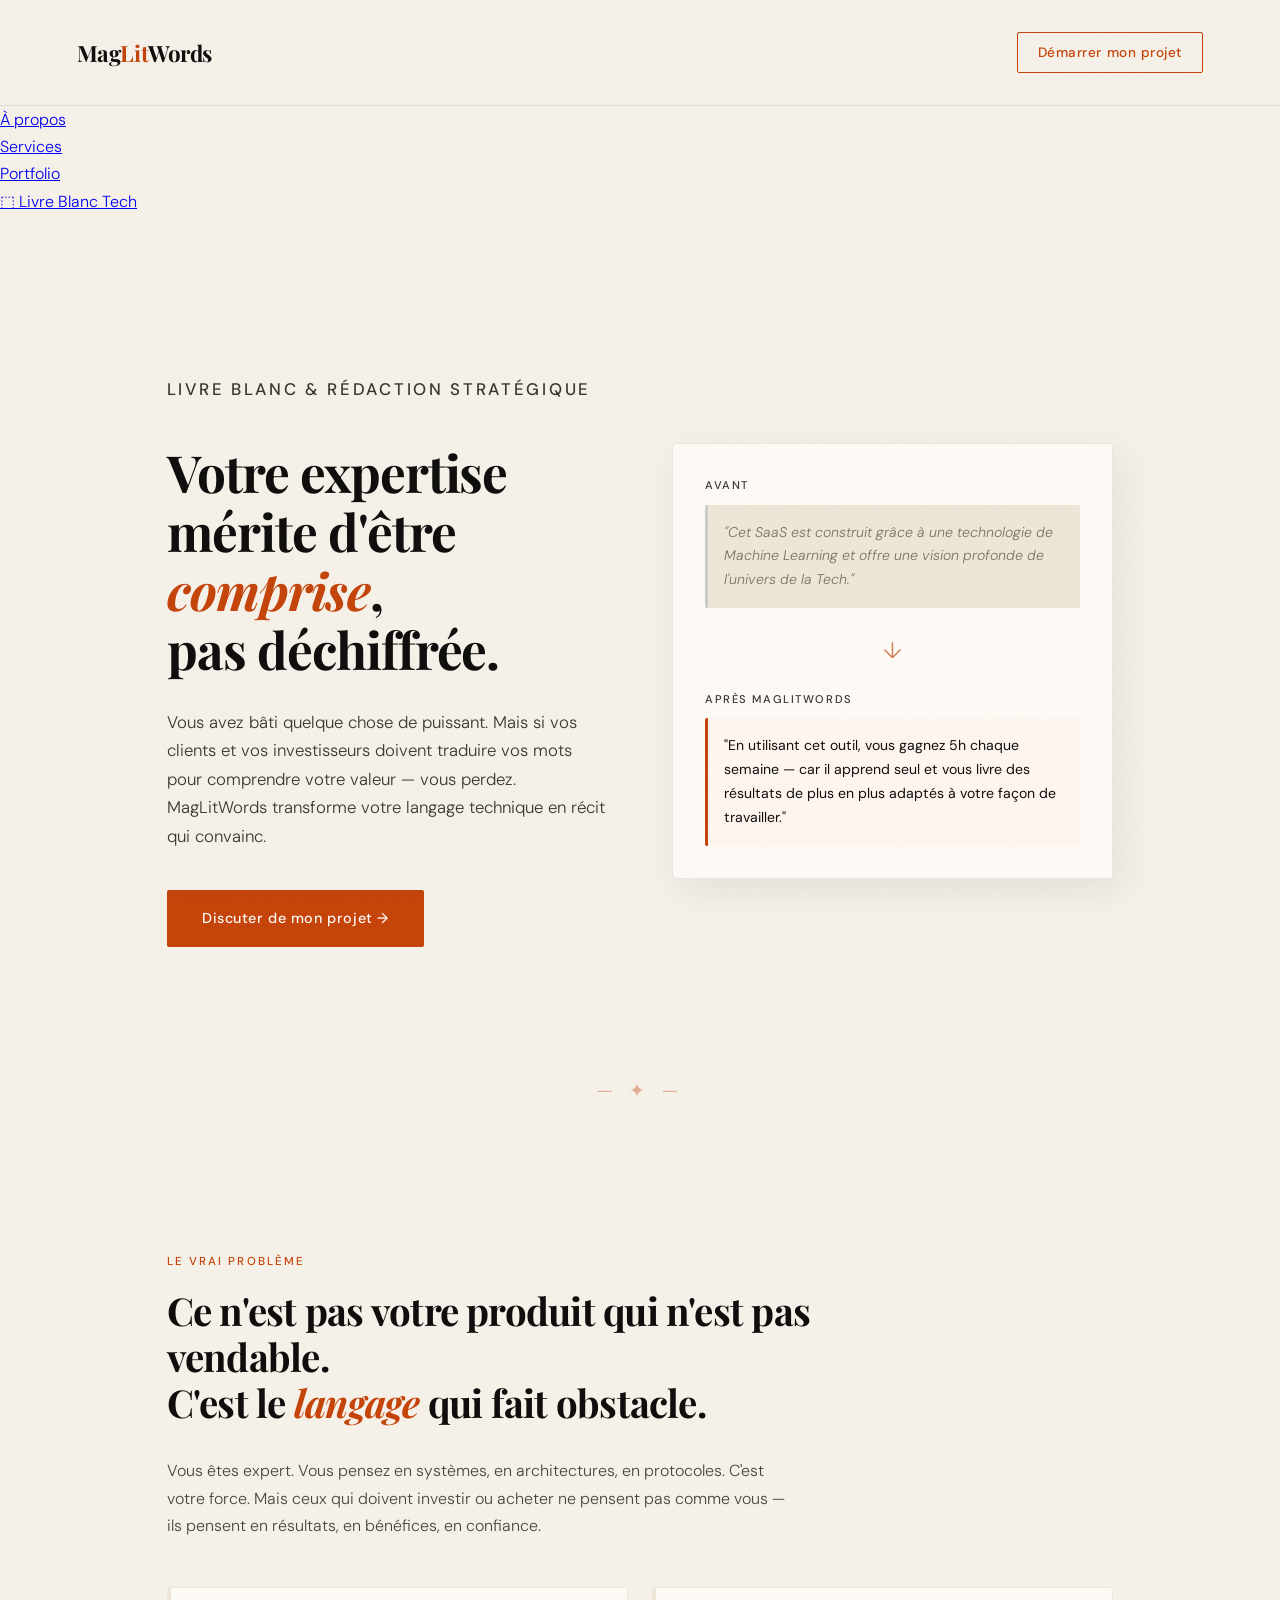
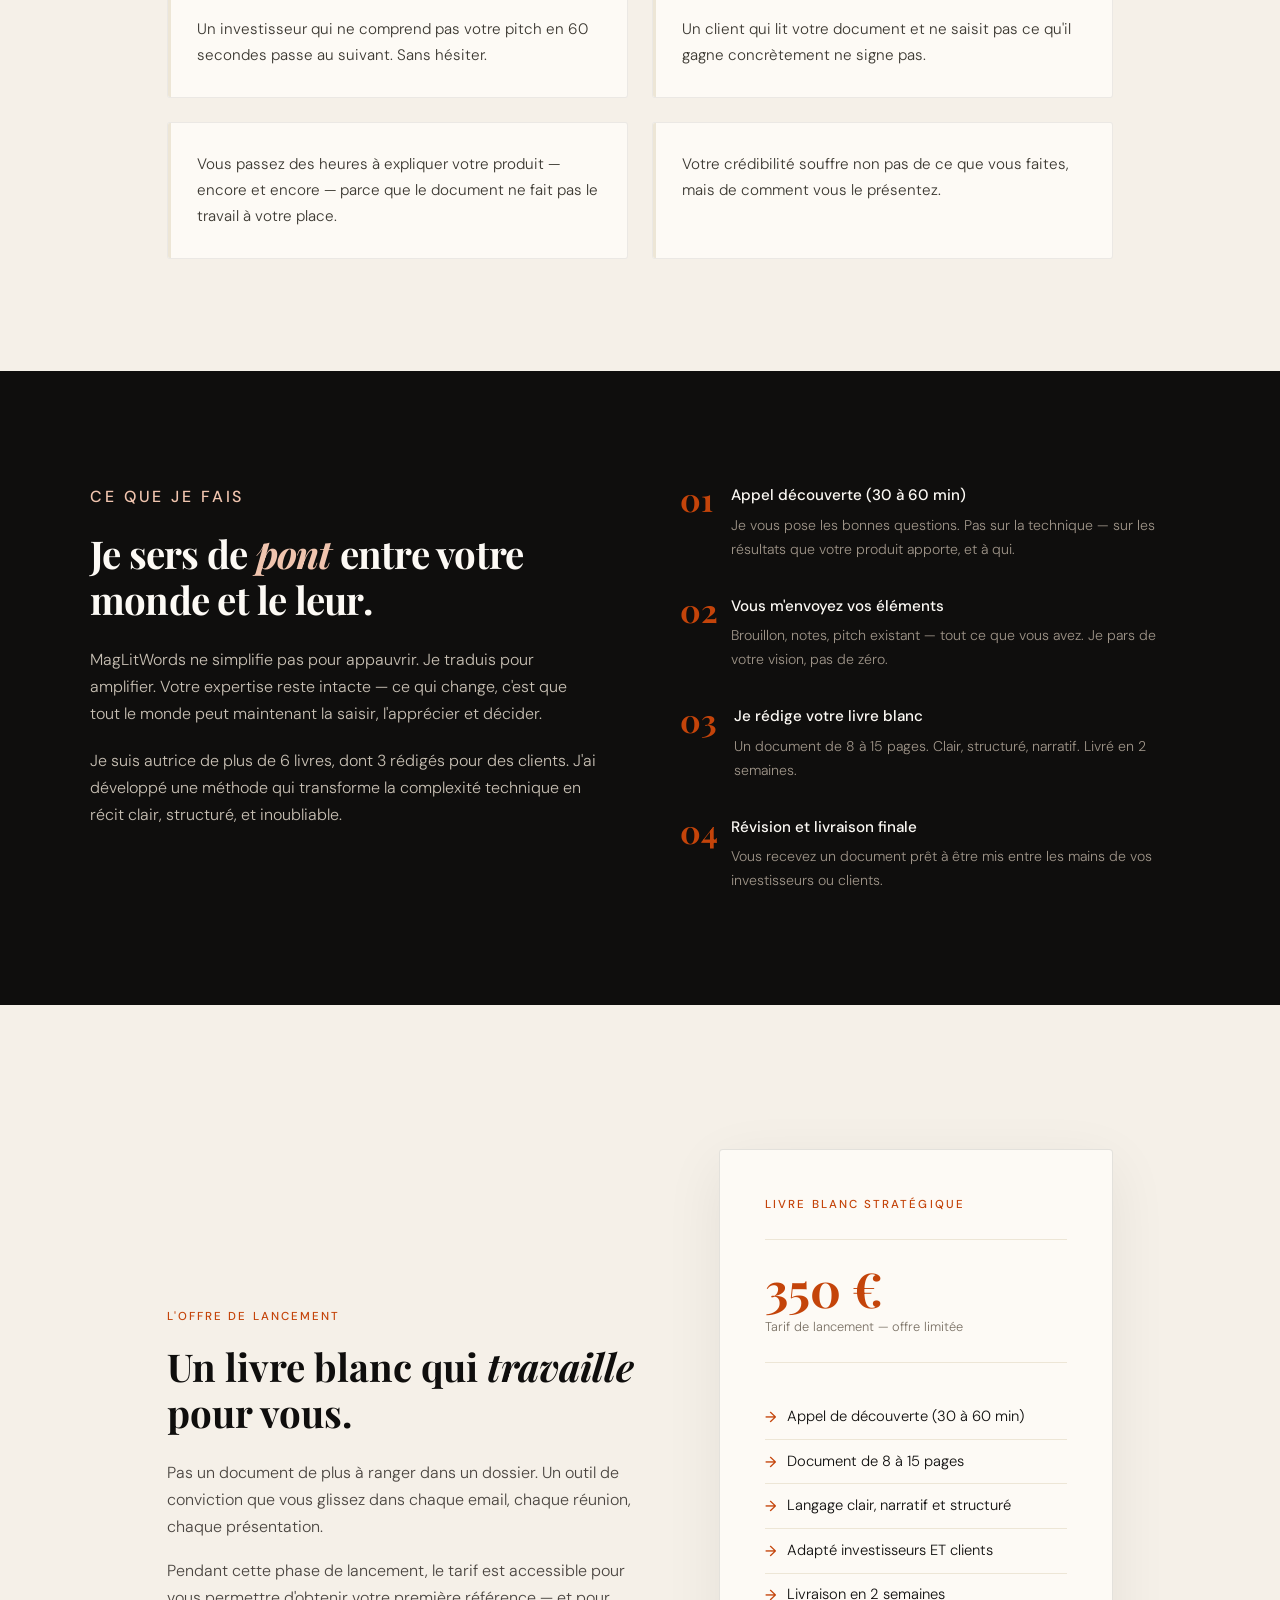
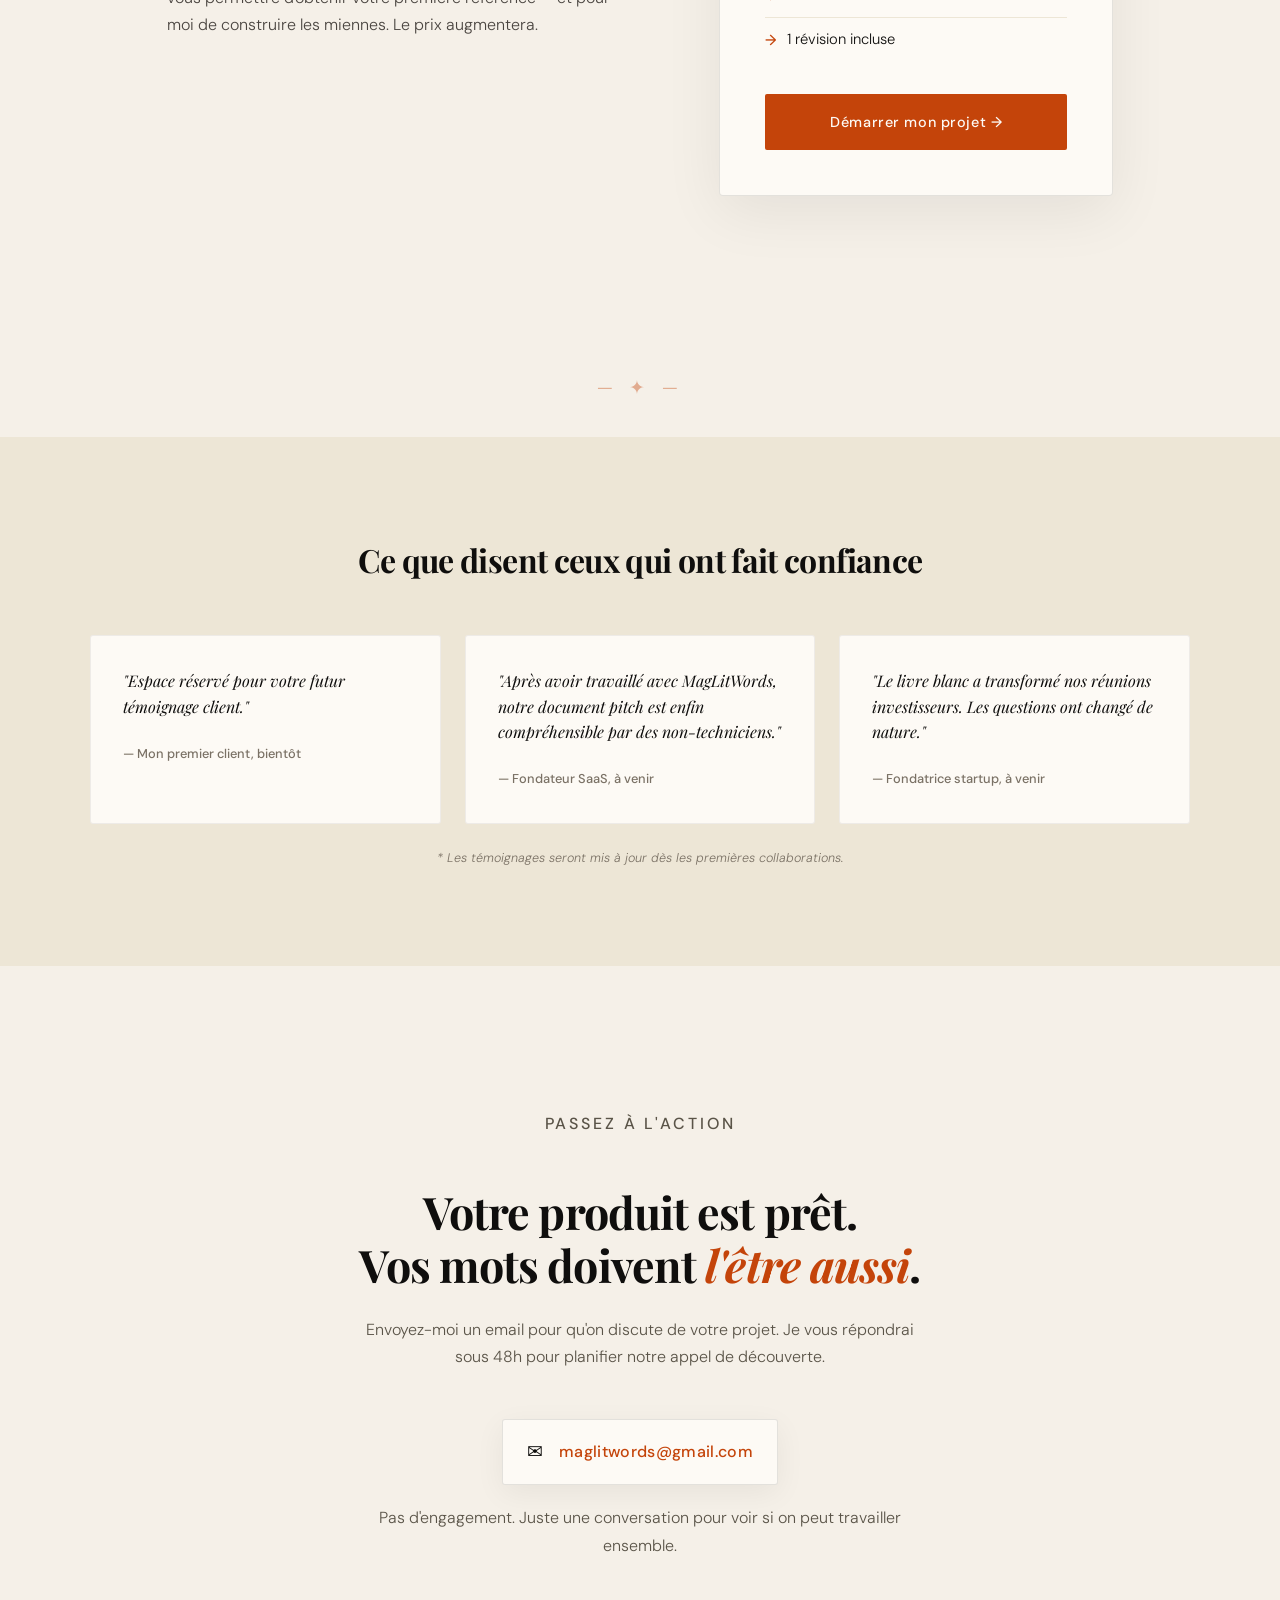
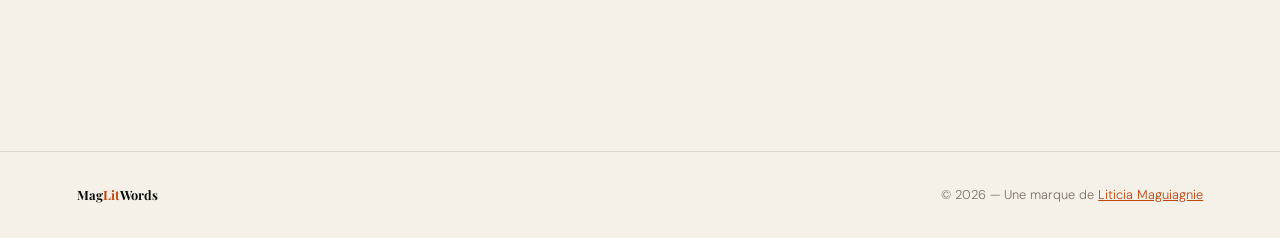
==== livre-blanc-tech/index.html @ 77607368 "Add files via upload" ====
<!DOCTYPE html>
<html lang="fr">
<head>
  <meta charset="UTF-8" />
  <meta name="viewport" content="width=device-width, initial-scale=1.0" />
  <title>MagLitWords — Livres blancs pour experts tech</title>
  <meta name="description" content="Transformez votre expertise technique en récit clair et convaincant. MagLitWords rédige votre livre blanc pour séduire investisseurs et clients. Contactez-moi pour discuter de votre projet." />
  <meta name="keywords" content="livre blanc, rédaction technique, rédaction stratégique, rédaction pour startups, rédaction pour SaaS, rédaction pour investisseurs, rédaction pour clients, rédaction de contenu tech, rédaction de contenu pour startups, rédaction de contenu pour SaaS, rédaction de contenu pour investisseurs, rédaction de contenu pour clients" />
  <meta property="og:title" content="MagLitWords — Livres blancs pour experts tech" />
  <meta property="og:description" content="Transformez votre expertise technique en récit clair et convaincant. MagLitWords rédige votre livre blanc pour séduire investisseurs et clients. Contactez-moi pour discuter de votre projet." />
    <meta property="og:image" content="https://fr.freepik.com/psd-gratuit/modele-flyer-realite-virtuelle_13959986.htm#fromView=keyword&page=1&position=3&uuid=be689ab7-f21e-47b8-b529-4e5f0ac0bb23&query=Couverture+livre+ia/images/og-image.jpg" />
  <link href="https://fonts.googleapis.com/css2?family=Playfair+Display:ital,wght@0,400;0,700;1,400&family=DM+Sans:wght@300;400;500&display=swap" rel="stylesheet" />
  <style>
    *, *::before, *::after { box-sizing: border-box; margin: 0; padding: 0; }

    :root {
      --ink: #0f0e0d;
      --paper: #f5f0e8;
      --cream: #ede6d6;
      --accent: #c4440a;
      --accent-soft: #f0c4ae;
      --muted: #7a7165;
      --white: #fdfaf5;
    }

    html { scroll-behavior: smooth; }

    body {
      background: var(--paper);
      color: var(--ink);
      font-family: 'DM Sans', sans-serif;
      font-weight: 300;
      line-height: 1.7;
      overflow-x: hidden;
    }

    /* NOISE TEXTURE OVERLAY */
    body::before {
      content: '';
      position: fixed;
      inset: 0;
      background-image: url("data:image/svg+xml,%3Csvg viewBox='0 0 256 256' xmlns='http://www.w3.org/2000/svg'%3E%3Cfilter id='noise'%3E%3CfeTurbulence type='fractalNoise' baseFrequency='0.9' numOctaves='4' stitchTiles='stitch'/%3E%3C/filter%3E%3Crect width='100%25' height='100%25' filter='url(%23noise)' opacity='0.04'/%3E%3C/svg%3E");
      pointer-events: none;
      z-index: 999;
      opacity: 0.4;
    }

    /* NAV */
    nav {
      display: flex;
      justify-content: space-between;
      align-items: center;
      padding: 2rem 6vw;
      border-bottom: 1px solid rgba(0,0,0,0.08);
      position: sticky;
      top: 0;
      background: rgba(245, 240, 232, 0.92);
      backdrop-filter: blur(8px);
      z-index: 100;
    }

    .logo {
      font-family: 'Playfair Display', serif;
      font-size: 1.4rem;
      font-weight: 700;
      letter-spacing: -0.02em;
      color: var(--ink);
      text-decoration: none;
    }

    .logo span { color: var(--accent); }

    nav a.cta-nav {
      font-size: 0.85rem;
      font-weight: 500;
      color: var(--accent);
      text-decoration: none;
      border: 1.5px solid var(--accent);
      padding: 0.5rem 1.2rem;
      border-radius: 2px;
      transition: all 0.2s;
      letter-spacing: 0.04em;
    }

    nav a.cta-nav:hover {
      background: var(--accent);
      color: var(--white);
    }

    /* HERO */
    .hero {
      padding: 8rem 6vw 6rem;
      max-width: 1100px;
      margin: 0 auto;
      display: grid;
      grid-template-columns: 1fr 1fr;
      gap: 4rem;
      align-items: center;
      opacity: 0;
      transform: translateY(24px);
      animation: fadeUp 0.9s ease forwards 0.1s;
    }

    @keyframes fadeUp {
      to { opacity: 1; transform: translateY(0); }
    }

    .hero-label {
      font-size: 0.75rem;
      font-weight: 500;
      letter-spacing: 0.16em;
      text-transform: uppercase;
      color: var(--accent);
      margin-bottom: 1.5rem;
    }

    .hero h1 {
      font-family: 'Playfair Display', serif;
      font-size: clamp(2.4rem, 4vw, 3.8rem);
      line-height: 1.15;
      font-weight: 700;
      letter-spacing: -0.02em;
      margin-bottom: 1.8rem;
    }

    .hero h1 em {
      font-style: italic;
      color: var(--accent);
    }

    .hero p {
      font-size: 1.05rem;
      color: #3a3730;
      margin-bottom: 2.5rem;
      max-width: 480px;
    }

    .btn-primary {
      display: inline-block;
      background: var(--accent);
      color: var(--white);
      padding: 1rem 2.2rem;
      font-family: 'DM Sans', sans-serif;
      font-size: 0.9rem;
      font-weight: 500;
      letter-spacing: 0.04em;
      text-decoration: none;
      border: none;
      cursor: pointer;
      transition: all 0.25s;
      border-radius: 2px;
    }

    .btn-primary:hover {
      background: #a8380a;
      transform: translateY(-2px);
      box-shadow: 0 8px 24px rgba(196, 68, 10, 0.25);
    }

    .hero-visual {
      position: relative;
    }

    .transform-card {
      background: var(--white);
      border: 1px solid rgba(0,0,0,0.08);
      border-radius: 4px;
      padding: 2rem;
      box-shadow: 8px 12px 40px rgba(0,0,0,0.07);
      opacity: 0;
      animation: fadeUp 0.9s ease forwards 0.4s;
    }

    .transform-card .label-before,
    .transform-card .label-after {
      font-size: 0.7rem;
      font-weight: 500;
      letter-spacing: 0.14em;
      text-transform: uppercase;
      margin-bottom: 0.6rem;
    }

    .label-before { color: var(--muted); }
    .label-after { color: var(--accent); }

    .text-before {
      font-size: 0.88rem;
      color: var(--muted);
      font-style: italic;
      padding: 1rem;
      background: var(--cream);
      border-radius: 2px;
      border-left: 3px solid #ccc;
      margin-bottom: 1.5rem;
    }

    .arrow-divider {
      text-align: center;
      font-size: 1.4rem;
      color: var(--accent);
      margin-bottom: 1.2rem;
      opacity: 0.7;
    }

    .text-after {
      font-size: 0.88rem;
      color: var(--ink);
      padding: 1rem;
      background: #fef5ef;
      border-radius: 2px;
      border-left: 3px solid var(--accent);
      font-weight: 400;
    }

    /* PROBLEM SECTION */
    .section {
      padding: 7rem 6vw;
      max-width: 1100px;
      margin: 0 auto;
    }

    .section-tag {
      font-size: 0.72rem;
      font-weight: 500;
      letter-spacing: 0.18em;
      text-transform: uppercase;
      color: var(--accent);
      margin-bottom: 1rem;
    }

    .section h2 {
      font-family: 'Playfair Display', serif;
      font-size: clamp(1.9rem, 3vw, 2.8rem);
      line-height: 1.2;
      font-weight: 700;
      letter-spacing: -0.02em;
      margin-bottom: 2rem;
      max-width: 680px;
    }

    .section h2 em { font-style: italic; color: var(--accent); }

    /* PROBLEM LIST */
    .problem-grid {
      display: grid;
      grid-template-columns: 1fr 1fr;
      gap: 1.5rem;
      margin-top: 3rem;
    }

    .problem-item {
      padding: 1.8rem;
      background: var(--white);
      border: 1px solid rgba(0,0,0,0.07);
      border-radius: 3px;
      position: relative;
      overflow: hidden;
    }

    .problem-item::before {
      content: '';
      position: absolute;
      top: 0; left: 0;
      width: 3px; height: 100%;
      background: var(--cream);
      transition: background 0.3s;
    }

    .problem-item:hover::before { background: var(--accent); }

    .problem-item p {
      font-size: 0.95rem;
      color: #3a3730;
    }

    /* SOLUTION */
    .solution-wrap {
      background: var(--ink);
      color: var(--paper);
      padding: 7rem 6vw;
    }

    .solution-inner {
      max-width: 1100px;
      margin: 0 auto;
      display: grid;
      grid-template-columns: 1fr 1fr;
      gap: 5rem;
      align-items: start;
    }

    .solution-inner .section-tag { color: var(--accent-soft); }

    .solution-inner h2 {
      font-family: 'Playfair Display', serif;
      font-size: clamp(1.9rem, 3vw, 2.8rem);
      line-height: 1.2;
      font-weight: 700;
      letter-spacing: -0.02em;
      margin-bottom: 1.5rem;
      color: var(--white);
    }

    .solution-inner h2 em { font-style: italic; color: var(--accent-soft); }

    .solution-inner p {
      color: #c8c0b4;
      font-size: 1rem;
      margin-bottom: 1.2rem;
    }

    .steps {
      display: flex;
      flex-direction: column;
      gap: 2rem;
    }

    .step {
      display: flex;
      gap: 1.2rem;
      align-items: flex-start;
    }

    .step-num {
      font-family: 'Playfair Display', serif;
      font-size: 2rem;
      font-weight: 700;
      color: var(--accent);
      line-height: 1;
      min-width: 2rem;
    }

    .step-content h4 {
      font-weight: 500;
      font-size: 0.95rem;
      color: var(--white);
      margin-bottom: 0.3rem;
    }

    .step-content p {
      font-size: 0.88rem;
      color: #9e9488;
      margin: 0;
    }

    /* OFFER */
    .offer-wrap {
      padding: 7rem 6vw;
      max-width: 1100px;
      margin: 0 auto;
      display: grid;
      grid-template-columns: 1.2fr 1fr;
      gap: 5rem;
      align-items: center;
    }

    .offer-card {
      background: var(--white);
      border: 1.5px solid rgba(0,0,0,0.1);
      border-radius: 4px;
      padding: 2.8rem;
      box-shadow: 0 16px 60px rgba(0,0,0,0.07);
    }

    .offer-card .price-wrap {
      margin: 1.5rem 0 2rem;
      border-top: 1px solid var(--cream);
      border-bottom: 1px solid var(--cream);
      padding: 1.5rem 0;
    }

    .offer-card .price {
      font-family: 'Playfair Display', serif;
      font-size: 3rem;
      font-weight: 700;
      color: var(--accent);
      line-height: 1;
    }

    .offer-card .price-note {
      font-size: 0.8rem;
      color: var(--muted);
      margin-top: 0.3rem;
    }

    .offer-list {
      list-style: none;
      margin-bottom: 2rem;
    }

    .offer-list li {
      font-size: 0.92rem;
      padding: 0.55rem 0;
      border-bottom: 1px solid var(--cream);
      display: flex;
      gap: 0.7rem;
      align-items: flex-start;
    }

    .offer-list li:last-child { border-bottom: none; }

    .offer-list li::before {
      content: '→';
      color: var(--accent);
      font-weight: 500;
      flex-shrink: 0;
      margin-top: 1px;
    }

    /* SOCIAL PROOF */
    .proof-wrap {
      background: var(--cream);
      padding: 6rem 6vw;
    }

    .proof-inner {
      max-width: 1100px;
      margin: 0 auto;
    }

    .proof-inner h2 {
      font-family: 'Playfair Display', serif;
      font-size: clamp(1.6rem, 2.5vw, 2.2rem);
      font-weight: 700;
      letter-spacing: -0.02em;
      margin-bottom: 3rem;
      text-align: center;
    }

    .proof-grid {
      display: grid;
      grid-template-columns: repeat(3, 1fr);
      gap: 1.5rem;
    }

    .proof-card {
      background: var(--white);
      padding: 2rem;
      border-radius: 3px;
      border: 1px solid rgba(0,0,0,0.06);
    }

    .proof-card blockquote {
      font-family: 'Playfair Display', serif;
      font-style: italic;
      font-size: 1rem;
      color: var(--ink);
      margin-bottom: 1.2rem;
      line-height: 1.6;
    }

    .proof-card cite {
      font-size: 0.8rem;
      color: var(--muted);
      font-style: normal;
      font-weight: 500;
    }

    .proof-placeholder {
      font-size: 0.78rem;
      color: var(--muted);
      font-style: italic;
      text-align: center;
      margin-top: 1.5rem;
    }

    /* CTA FINALE */
    .final-cta {
      padding: 9rem 6vw;
      max-width: 800px;
      margin: 0 auto;
      text-align: center;
    }

    .final-cta h2 {
      font-family: 'Playfair Display', serif;
      font-size: clamp(2rem, 3.5vw, 3rem);
      font-weight: 700;
      letter-spacing: -0.02em;
      margin-bottom: 1.5rem;
      line-height: 1.2;
    }

    .final-cta h2 em { font-style: italic; color: var(--accent); }

    .final-cta p {
      font-size: 1rem;
      color: #5a5448;
      margin-bottom: 3rem;
      max-width: 560px;
      margin-left: auto;
      margin-right: auto;
    }

    .email-block {
      display: inline-flex;
      align-items: center;
      gap: 1rem;
      background: var(--white);
      border: 1.5px solid rgba(0,0,0,0.1);
      padding: 1rem 1.5rem;
      border-radius: 3px;
      box-shadow: 0 8px 30px rgba(0,0,0,0.06);
    }

    .email-icon {
      font-size: 1.2rem;
    }

    .email-block a {
      font-size: 1rem;
      font-weight: 500;
      color: var(--accent);
      text-decoration: none;
      letter-spacing: 0.02em;
    }

    .email-block a:hover { text-decoration: underline; }

    .cta-note {
      margin-top: 1.2rem;
      font-size: 0.8rem;
      color: var(--muted);
    }

    /* FOOTER */
    footer {
      border-top: 1px solid rgba(0,0,0,0.1);
      padding: 2rem 6vw;
      display: flex;
      justify-content: space-between;
      align-items: center;
      font-size: 0.8rem;
      color: var(--muted);
    }

    .footer-logo {
      font-family: 'Playfair Display', serif;
      font-weight: 700;
      color: var(--ink);
    }

    .footer-logo span { color: var(--accent); }

    /* DIVIDER */
    .ornamental-divider {
      text-align: center;
      padding: 2rem 0;
      color: var(--accent);
      font-size: 1.2rem;
      opacity: 0.4;
      letter-spacing: 0.3em;
    }

    /* RESPONSIVE */
    @media (max-width: 768px) {
      .hero, .solution-inner, .offer-wrap {
        grid-template-columns: 1fr;
        gap: 3rem;
      }
      .problem-grid, .proof-grid {
        grid-template-columns: 1fr;
      }
      nav { padding: 1.2rem 4vw; }
    }

    /* SCROLL REVEAL */
    .reveal {
      opacity: 0;
      transform: translateY(20px);
      transition: opacity 0.7s ease, transform 0.7s ease;
    }
    .reveal.visible {
      opacity: 1;
      transform: translateY(0);
    }
  </style>
</head>
<body>

  <!-- NAV -->
  <nav>
    <a href="#" class="logo">Mag<span>Lit</span>Words</a>
    <a href="mailto:maglitwords@gmail.com" class="cta-nav">Démarrer mon projet</a>
    </nav>
    <div>
        <a href="/about.html">À propos</a><br>
        <a href="/services.html">Services</a><br>
        <a href="/portfolio.html">Portfolio</a><br>
        <a href="/livre-blanc-tech/" class="cta-nav">⬚ Livre Blanc Tech</a>
    </div>
  </nav>

  <!-- HERO -->
  <section style="background: var(--paper); padding-top: 2rem;">
    <div class="hero">
      <div>
        <p class="hero-label">Livre blanc & rédaction stratégique</p>
        <h1>Votre expertise mérite d'être <em>comprise</em>,<br>pas déchiffrée.</h1>
        <p>Vous avez bâti quelque chose de puissant. Mais si vos clients et vos investisseurs doivent traduire vos mots pour comprendre votre valeur — vous perdez. MagLitWords transforme votre langage technique en récit qui convainc.</p>
        <a href="mailto:maglitwords@gmail.com" class="btn-primary">Discuter de mon projet →</a>
      </div>
      <div class="hero-visual">
        <div class="transform-card">
          <p class="label-before">Avant</p>
          <div class="text-before">
            "Cet SaaS est construit grâce à une technologie de Machine Learning et offre une vision profonde de l'univers de la Tech."
          </div>
          <div class="arrow-divider">↓</div>
          <p class="label-after">Après MagLitWords</p>
          <div class="text-after">
            "En utilisant cet outil, vous gagnez 5h chaque semaine — car il apprend seul et vous livre des résultats de plus en plus adaptés à votre façon de travailler."
          </div>
        </div>
      </div>
    </div>
  </section>

  <div class="ornamental-divider">— ✦ —</div>

  <!-- PROBLÈME -->
  <section class="section reveal">
    <p class="section-tag">Le vrai problème</p>
    <h2>Ce n'est pas votre produit qui n'est pas vendable.<br>C'est le <em>langage</em> qui fait obstacle.</h2>
    <p style="max-width:620px; color:#4a4540; margin-bottom: 1rem;">
      Vous êtes expert. Vous pensez en systèmes, en architectures, en protocoles. C'est votre force. Mais ceux qui doivent investir ou acheter ne pensent pas comme vous — ils pensent en résultats, en bénéfices, en confiance.
    </p>
    <div class="problem-grid">
      <div class="problem-item">
        <p>Un investisseur qui ne comprend pas votre pitch en 60 secondes passe au suivant. Sans hésiter.</p>
      </div>
      <div class="problem-item">
        <p>Un client qui lit votre document et ne saisit pas ce qu'il gagne concrètement ne signe pas.</p>
      </div>
      <div class="problem-item">
        <p>Vous passez des heures à expliquer votre produit — encore et encore — parce que le document ne fait pas le travail à votre place.</p>
      </div>
      <div class="problem-item">
        <p>Votre crédibilité souffre non pas de ce que vous faites, mais de comment vous le présentez.</p>
      </div>
    </div>
  </section>

  <!-- SOLUTION -->
  <div class="solution-wrap">
    <div class="solution-inner reveal">
      <div>
        <p class="section-tag">Ce que je fais</p>
        <h2>Je sers de <em>pont</em> entre votre monde et le leur.</h2>
        <p>MagLitWords ne simplifie pas pour appauvrir. Je traduis pour amplifier. Votre expertise reste intacte — ce qui change, c'est que tout le monde peut maintenant la saisir, l'apprécier et décider.</p>
        <p>Je suis autrice de plus de 6 livres, dont 3 rédigés pour des clients. J'ai développé une méthode qui transforme la complexité technique en récit clair, structuré, et inoubliable.</p>
      </div>
      <div class="steps">
        <div class="step">
          <div class="step-num">01</div>
          <div class="step-content">
            <h4>Appel découverte (30 à 60 min)</h4>
            <p>Je vous pose les bonnes questions. Pas sur la technique — sur les résultats que votre produit apporte, et à qui.</p>
          </div>
        </div>
        <div class="step">
          <div class="step-num">02</div>
          <div class="step-content">
            <h4>Vous m'envoyez vos éléments</h4>
            <p>Brouillon, notes, pitch existant — tout ce que vous avez. Je pars de votre vision, pas de zéro.</p>
          </div>
        </div>
        <div class="step">
          <div class="step-num">03</div>
          <div class="step-content">
            <h4>Je rédige votre livre blanc</h4>
            <p>Un document de 8 à 15 pages. Clair, structuré, narratif. Livré en 2 semaines.</p>
          </div>
        </div>
        <div class="step">
          <div class="step-num">04</div>
          <div class="step-content">
            <h4>Révision et livraison finale</h4>
            <p>Vous recevez un document prêt à être mis entre les mains de vos investisseurs ou clients.</p>
          </div>
        </div>
      </div>
    </div>
  </div>

  <!-- OFFRE -->
  <section style="padding: 2rem 0;">
    <div class="offer-wrap reveal">
      <div>
        <p class="section-tag">L'offre de lancement</p>
        <h2 style="font-family:'Playfair Display',serif; font-size:clamp(1.9rem,3vw,2.8rem); line-height:1.2; margin-bottom:1.5rem;">Un livre blanc qui <em>travaille</em> pour vous.</h2>
        <p style="color:#4a4540; margin-bottom:1rem;">
          Pas un document de plus à ranger dans un dossier. Un outil de conviction que vous glissez dans chaque email, chaque réunion, chaque présentation.
        </p>
        <p style="color:#4a4540;">
          Pendant cette phase de lancement, le tarif est accessible pour vous permettre d'obtenir votre première référence — et pour moi de construire les miennes. Le prix augmentera.
        </p>
      </div>
      <div class="offer-card">
        <p class="section-tag">Livre blanc stratégique</p>
        <div class="price-wrap">
          <div class="price">350 €</div>
          <div class="price-note">Tarif de lancement — offre limitée</div>
        </div>
        <ul class="offer-list">
          <li>Appel de découverte (30 à 60 min)</li>
          <li>Document de 8 à 15 pages</li>
          <li>Langage clair, narratif et structuré</li>
          <li>Adapté investisseurs ET clients</li>
          <li>Livraison en 2 semaines</li>
          <li>1 révision incluse</li>
        </ul>
        <a href="mailto:maglitwords@gmail.com" class="btn-primary" style="width:100%; text-align:center; display:block;">
          Démarrer mon projet →
        </a>
      </div>
    </div>
  </section>

  <div class="ornamental-divider">— ✦ —</div>

  <!-- PREUVE SOCIALE -->
  <div class="proof-wrap">
    <div class="proof-inner reveal">
      <h2>Ce que disent ceux qui ont fait confiance</h2>
      <div class="proof-grid">
        <div class="proof-card">
          <blockquote>"Espace réservé pour votre futur témoignage client."</blockquote>
          <cite>— Mon premier client, bientôt</cite>
        </div>
        <div class="proof-card">
          <blockquote>"Après avoir travaillé avec MagLitWords, notre document pitch est enfin compréhensible par des non-techniciens."</blockquote>
          <cite>— Fondateur SaaS, à venir</cite>
        </div>
        <div class="proof-card">
          <blockquote>"Le livre blanc a transformé nos réunions investisseurs. Les questions ont changé de nature."</blockquote>
          <cite>— Fondatrice startup, à venir</cite>
        </div>
      </div>
      <p class="proof-placeholder">* Les témoignages seront mis à jour dès les premières collaborations.</p>
    </div>
  </div>

  <!-- CTA FINALE -->
  <section class="final-cta reveal">
    <p class="section-tag" style="text-align:center;">Passez à l'action</p>
    <h2>Votre produit est prêt.<br>Vos mots doivent <em>l'être aussi</em>.</h2>
    <p>Envoyez-moi un email pour qu'on discute de votre projet. Je vous répondrai sous 48h pour planifier notre appel de découverte.</p>
    <div class="email-block">
      <span class="email-icon">✉</span>
      <a href="mailto:maglitwords@gmail.com">maglitwords@gmail.com</a>
    </div>
    <p class="cta-note">Pas d'engagement. Juste une conversation pour voir si on peut travailler ensemble.</p>
  </section>

  <!-- FOOTER -->
<footer>
    <span class="footer-logo">Mag<span>Lit</span>Words</span>
    <span>© 2026 — Une marque de <a href="/liticia-portfolio/" style="color: var(--accent);">Liticia Maguiagnie</a></span>
</footer>

  <script>
    // Scroll reveal
    const reveals = document.querySelectorAll('.reveal');
    const observer = new IntersectionObserver((entries) => {
      entries.forEach(e => {
        if (e.isIntersecting) {
          e.target.classList.add('visible');
          observer.unobserve(e.target);
        }
      });
    }, { threshold: 0.12 });
    reveals.forEach(r => observer.observe(r));
  </script>
</body>
</html>
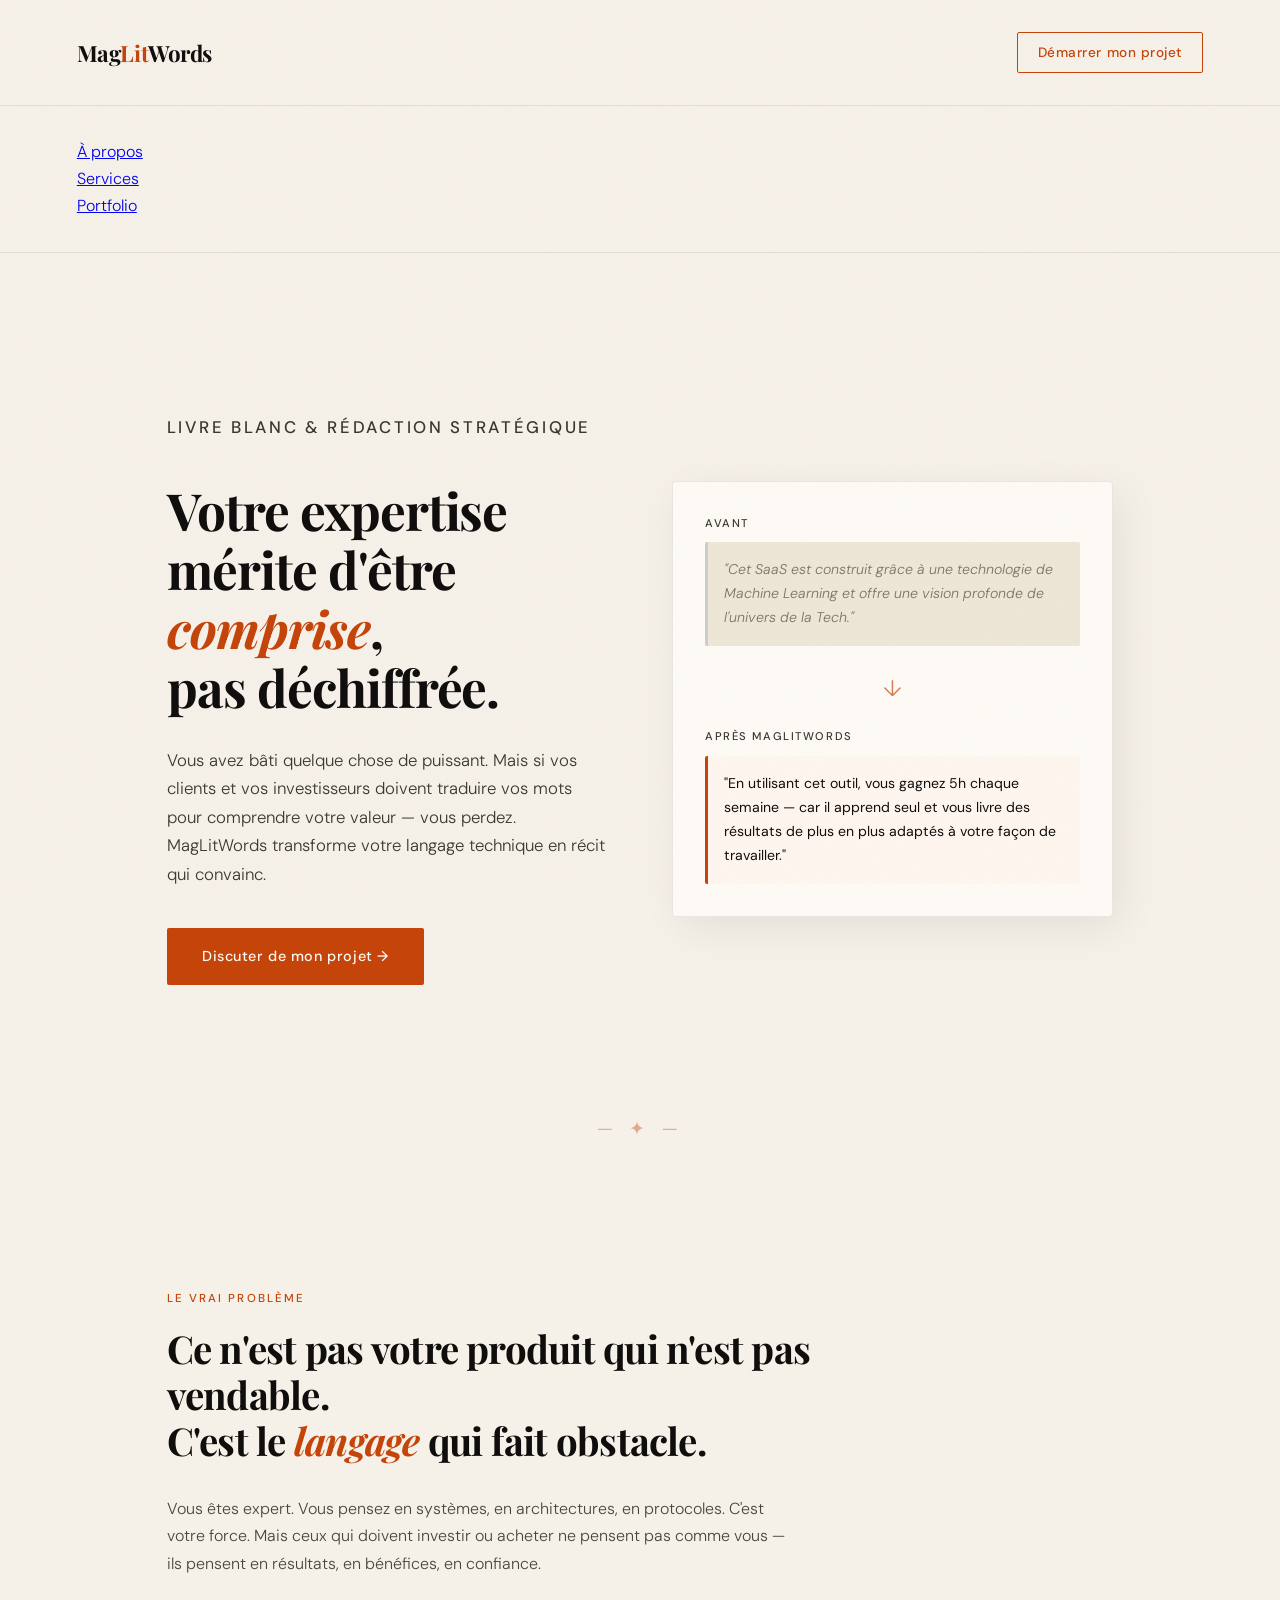
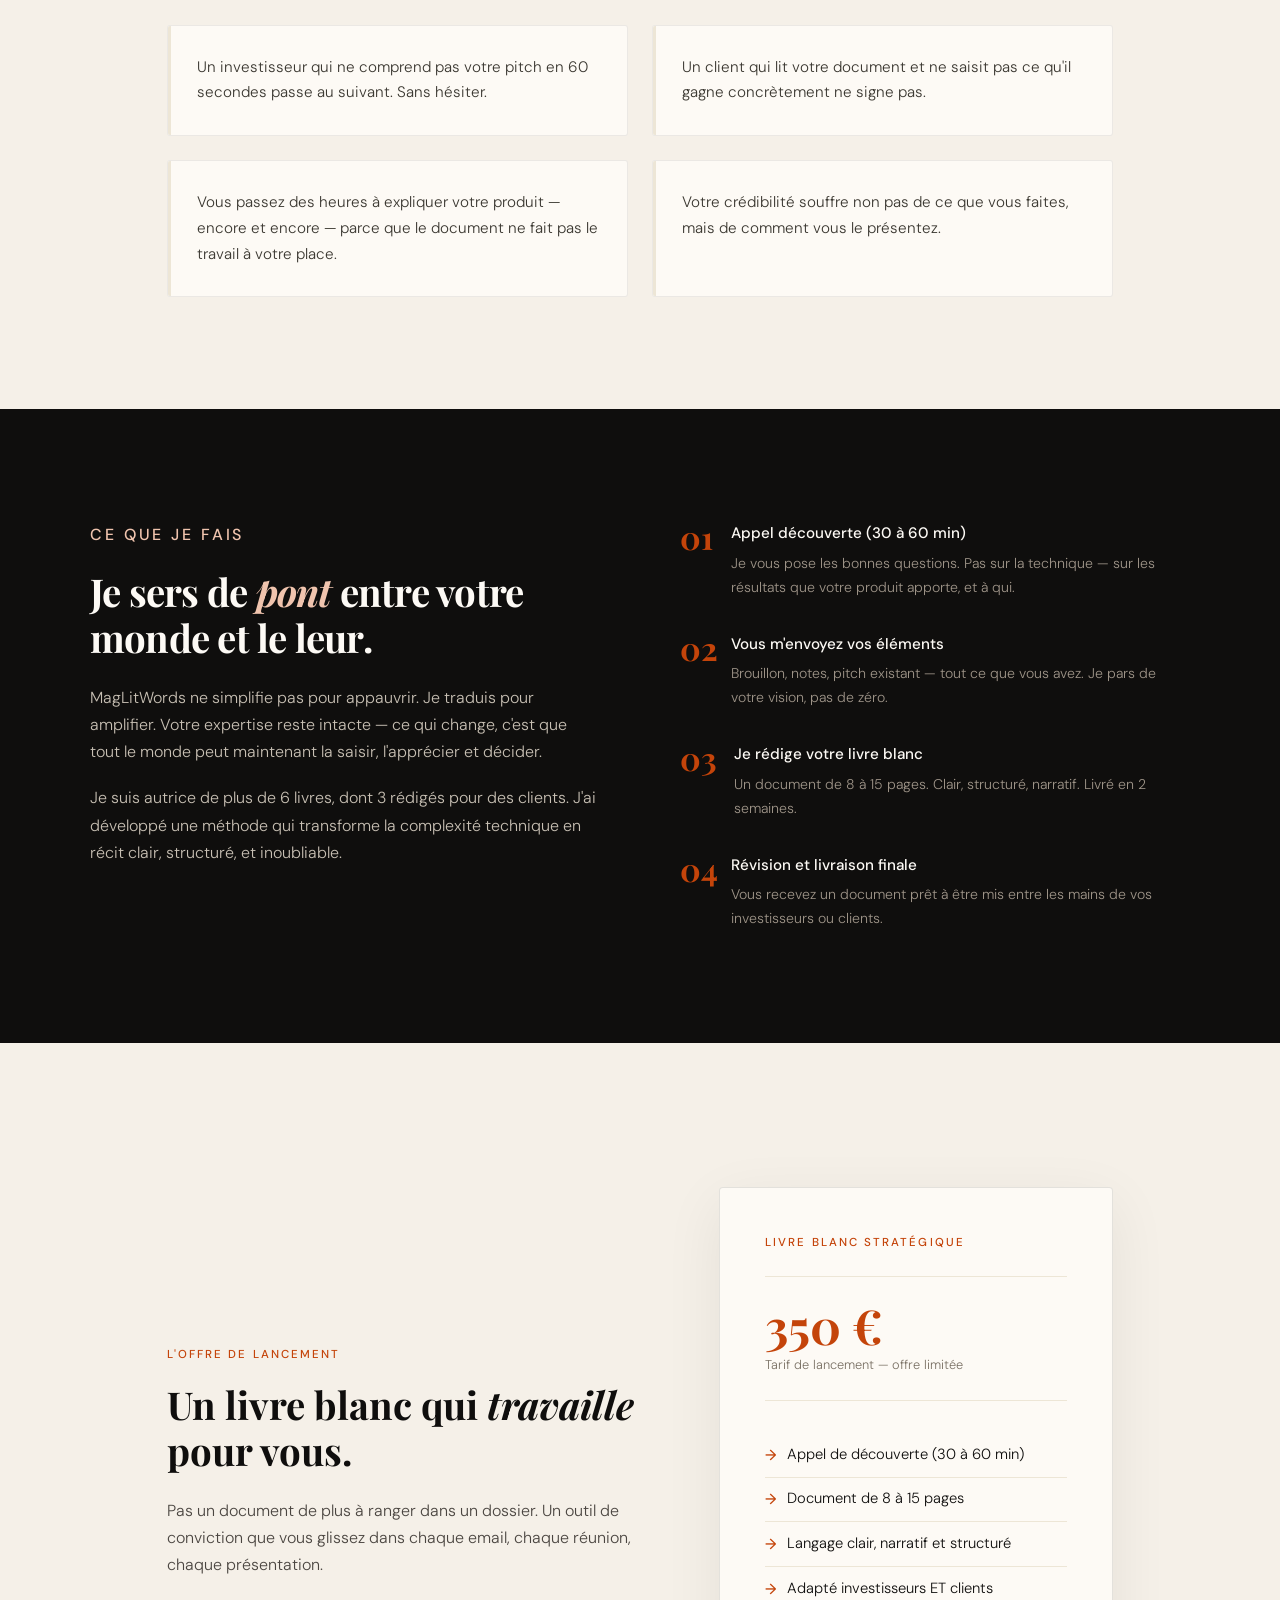
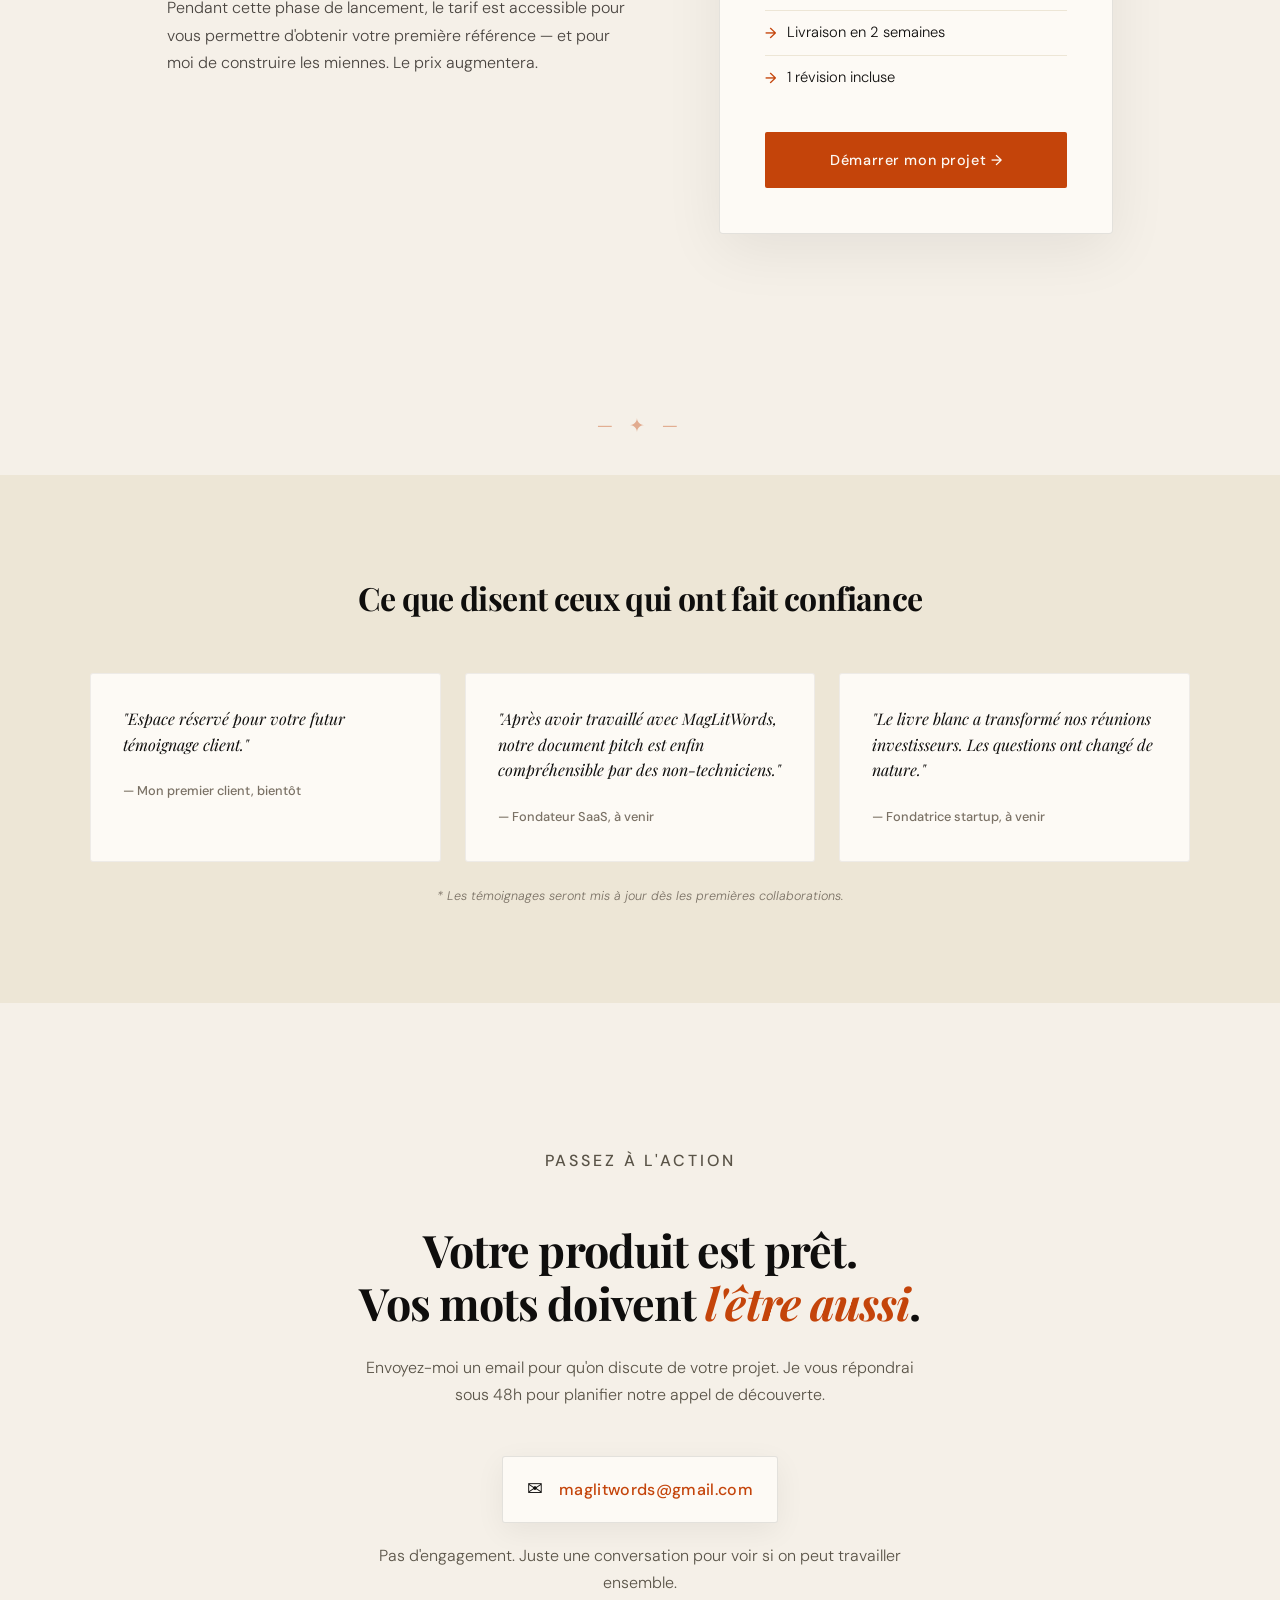
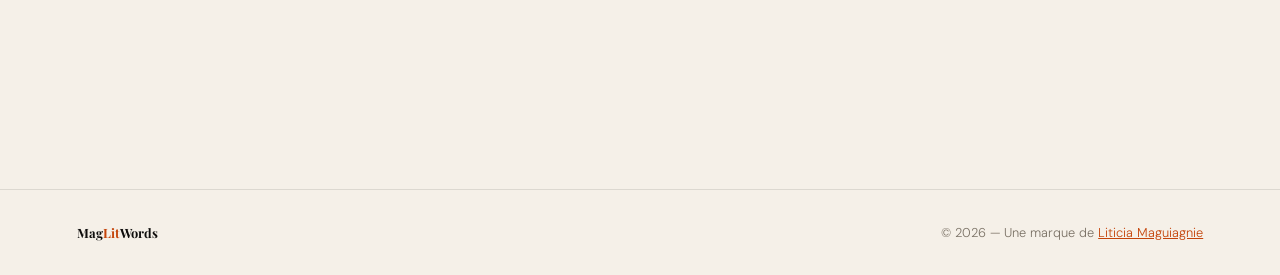
==== commit e4601c32: "Update index.html" ====
--- a/livre-blanc-tech/index.html
+++ b/livre-blanc-tech/index.html
@@ -583,13 +583,13 @@
     <a href="#" class="logo">Mag<span>Lit</span>Words</a>
     <a href="mailto:maglitwords@gmail.com" class="cta-nav">Démarrer mon projet</a>
     </nav>
-    <div>
-        <a href="/about.html">À propos</a><br>
-        <a href="/services.html">Services</a><br>
-        <a href="/portfolio.html">Portfolio</a><br>
-        <a href="/livre-blanc-tech/" class="cta-nav">⬚ Livre Blanc Tech</a>
-    </div>
-  </nav>
+    <nav>
+        <div>
+            <a href="../about.html">À propos</a><br>
+            <a href="../services.html">Services</a><br>
+            <a href="../portfolio.html">Portfolio</a><br>
+        </div>
+    </nav>
 
   <!-- HERO -->
   <section style="background: var(--paper); padding-top: 2rem;">
@@ -773,4 +773,4 @@
     reveals.forEach(r => observer.observe(r));
   </script>
 </body>
-</html>+</html>
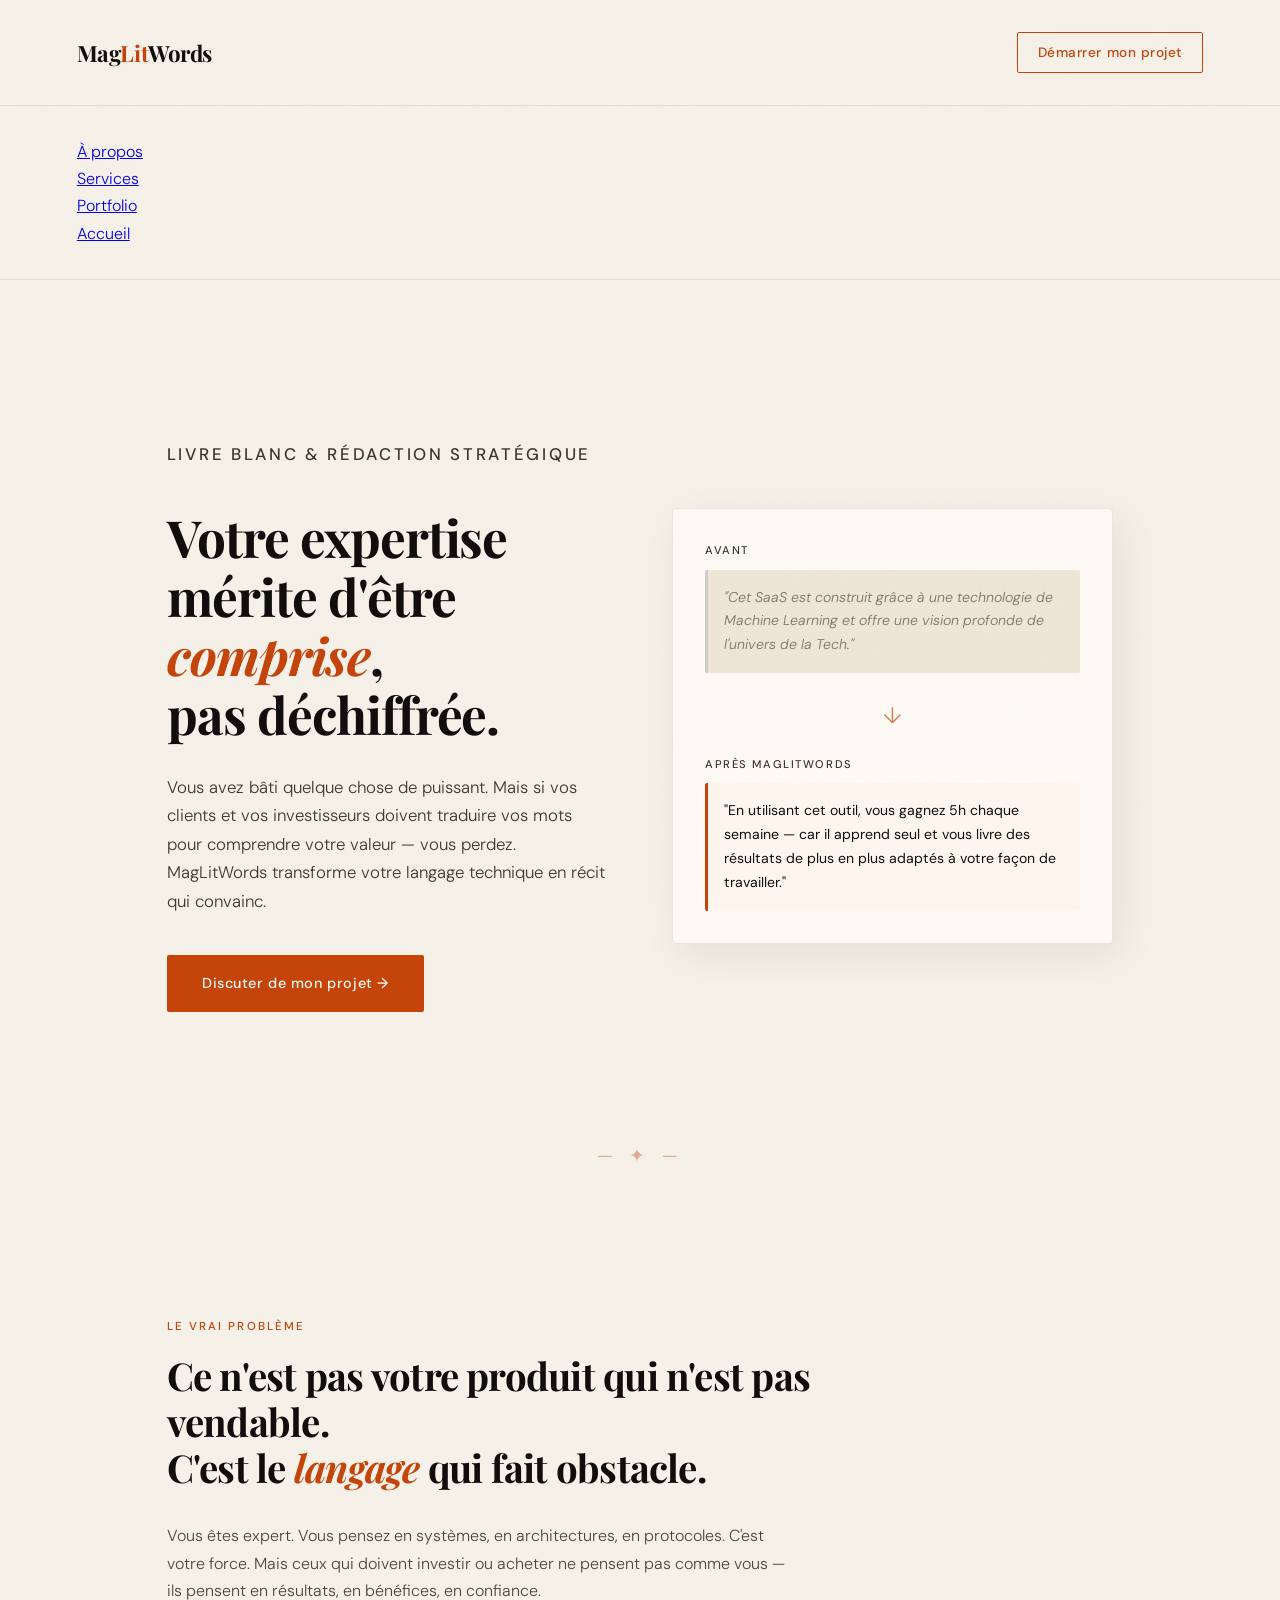
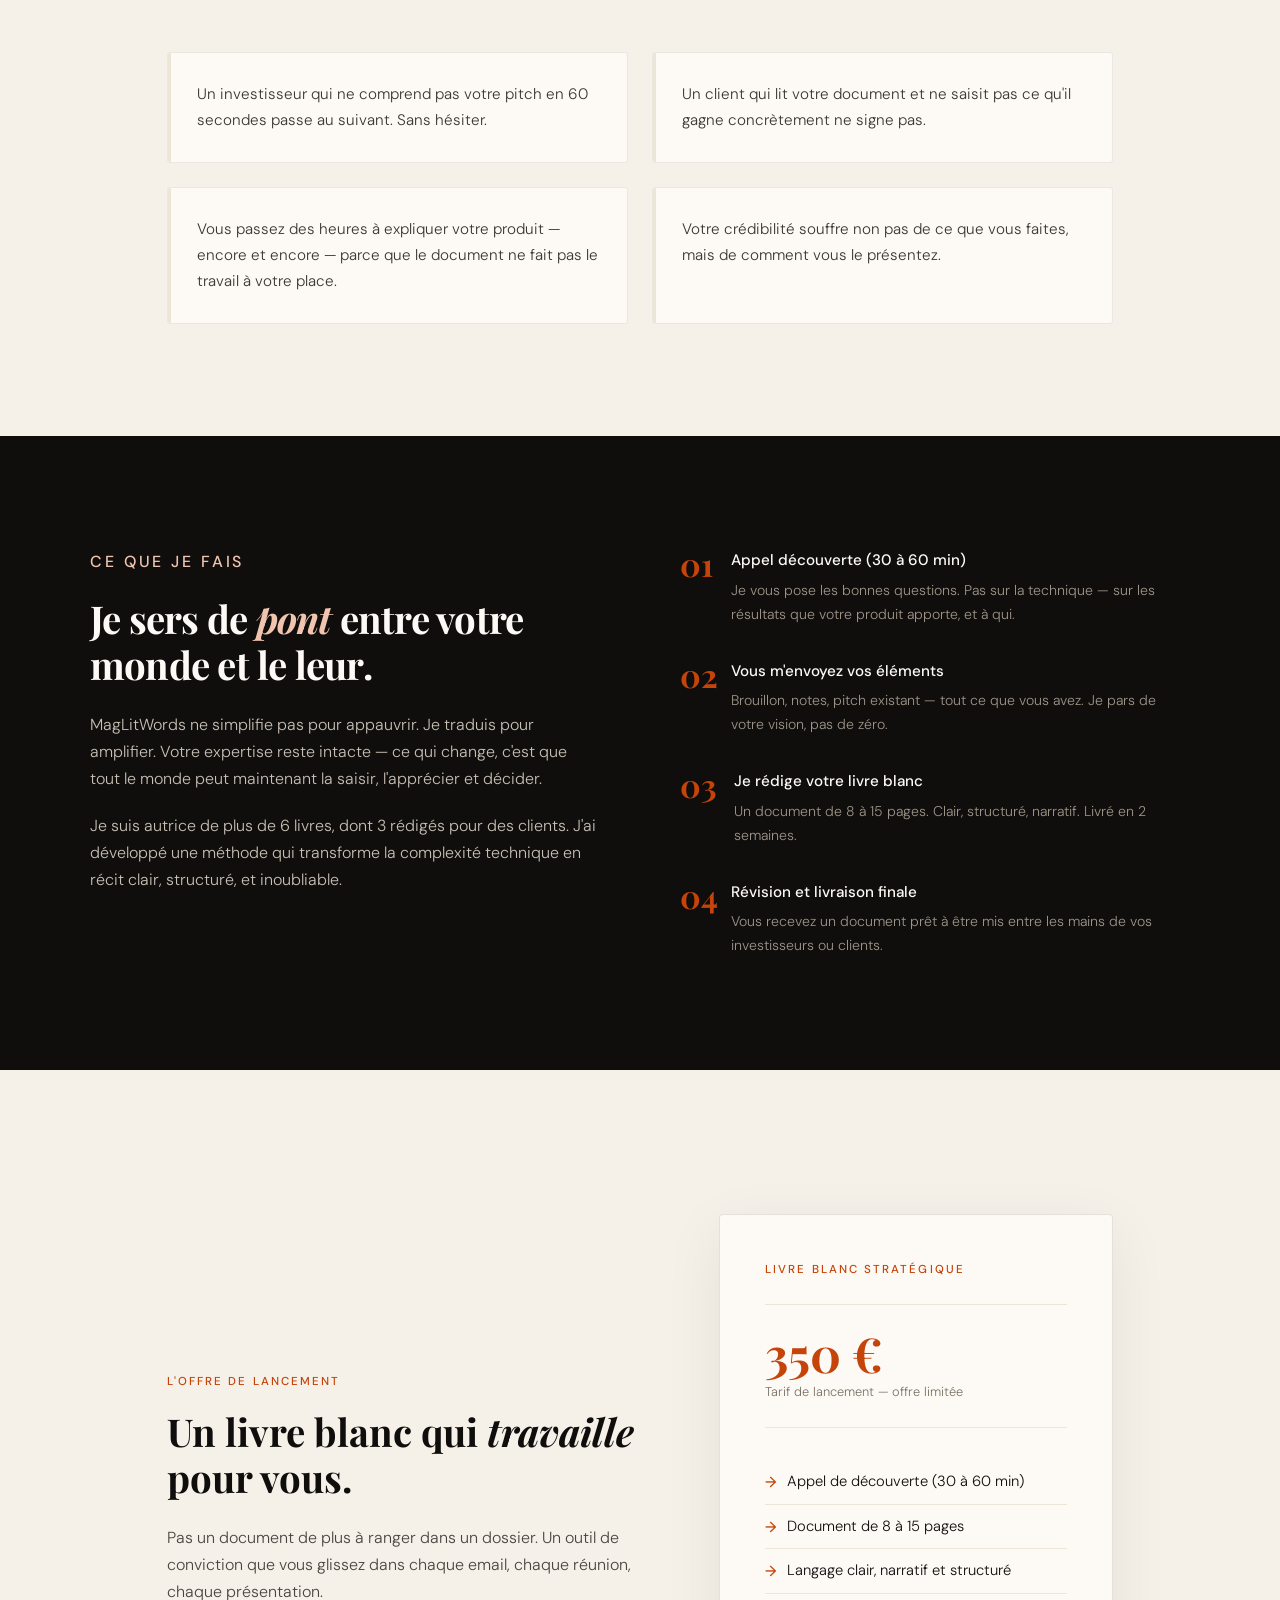
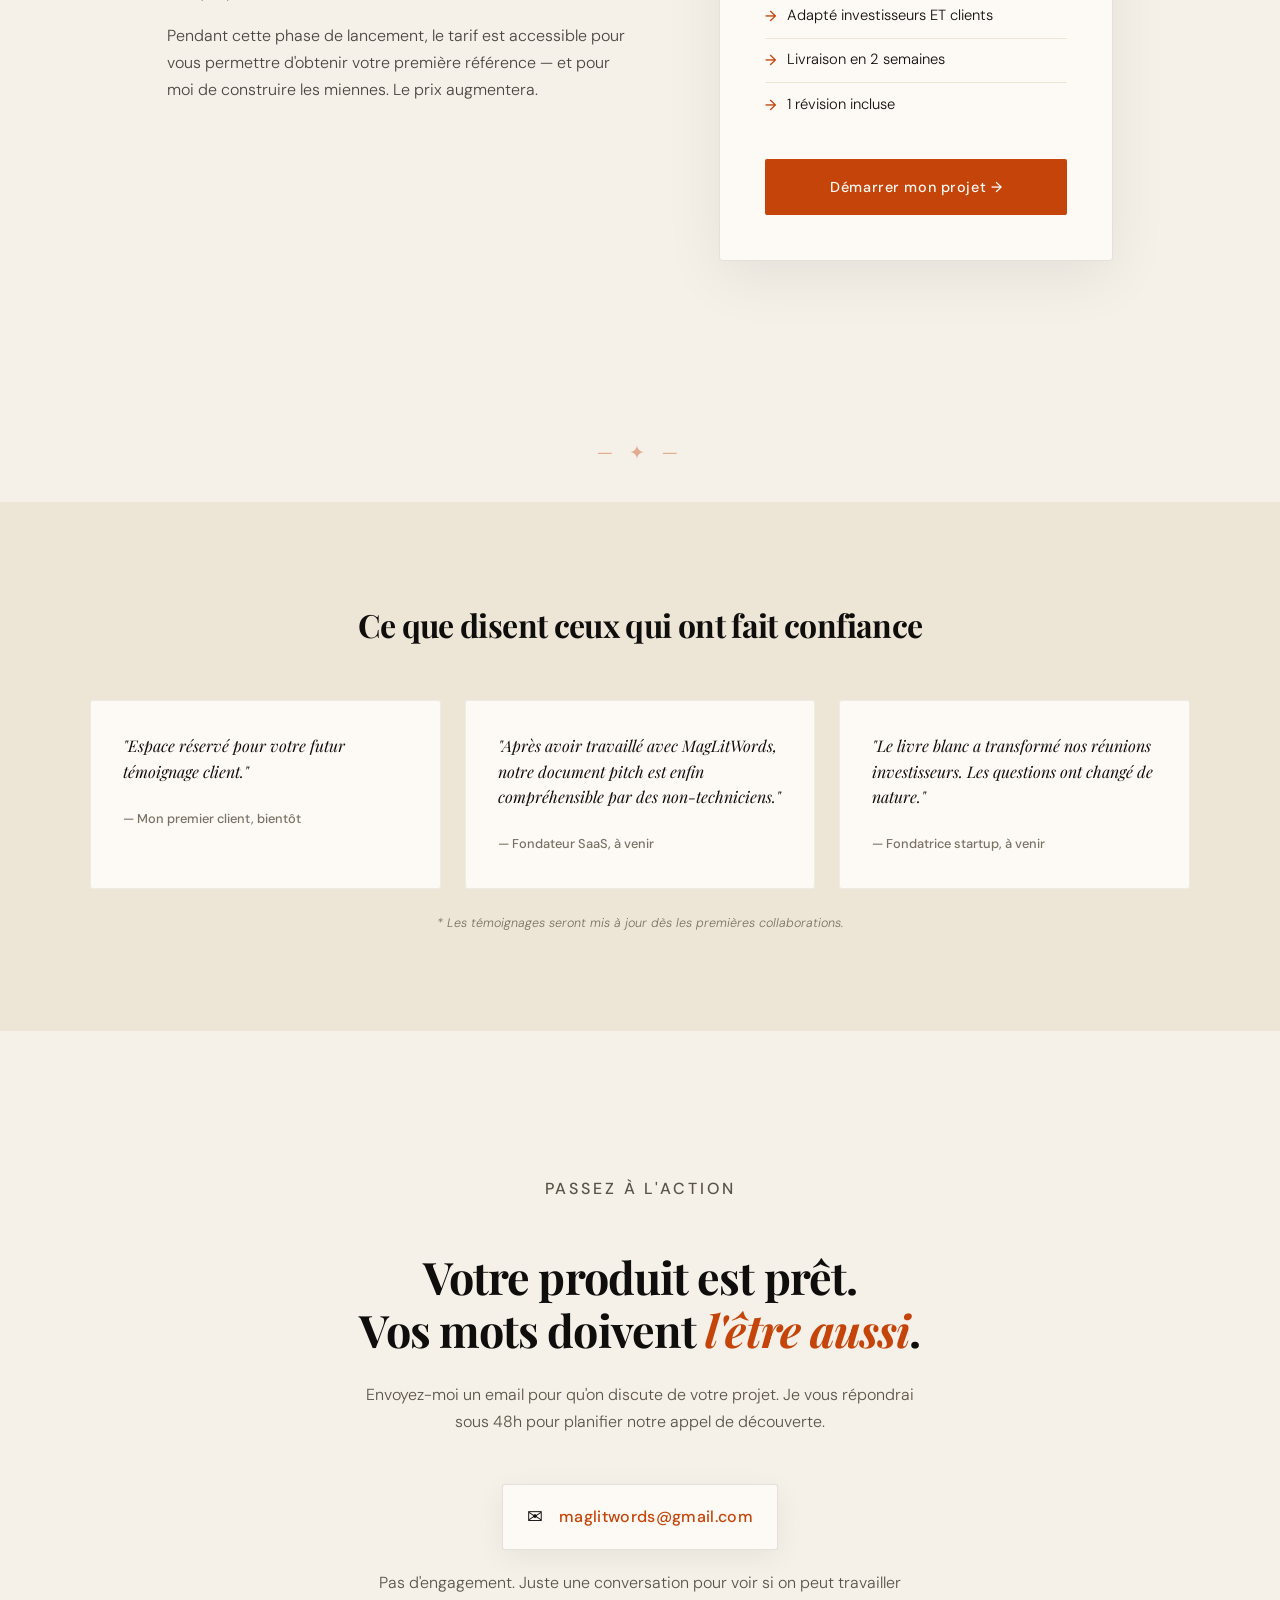
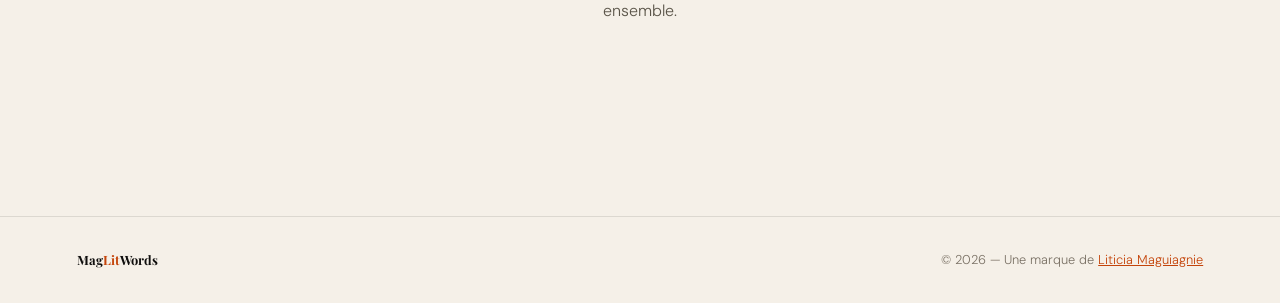
==== commit 213fb621: "Update index.html" ====
--- a/livre-blanc-tech/index.html
+++ b/livre-blanc-tech/index.html
@@ -588,6 +588,7 @@
             <a href="../about.html">À propos</a><br>
             <a href="../services.html">Services</a><br>
             <a href="../portfolio.html">Portfolio</a><br>
+            <a href="../index.html">Accueil</a>
         </div>
     </nav>
 
